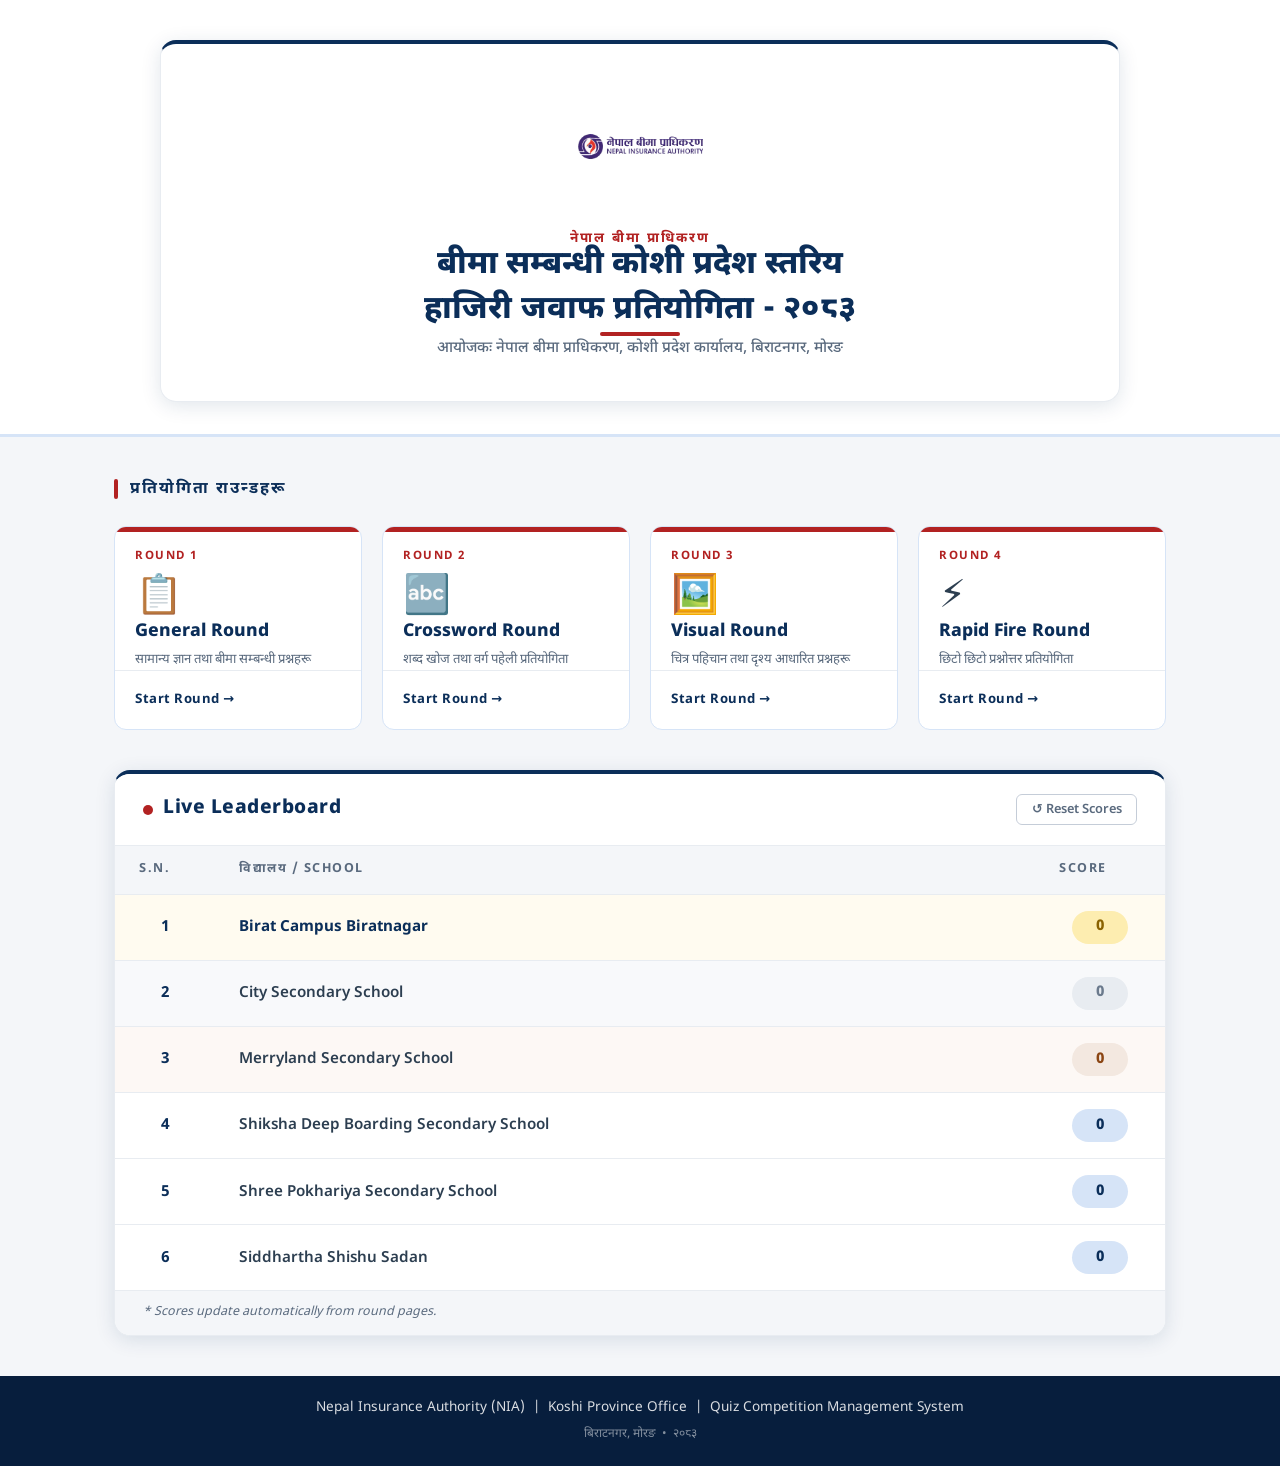
==== index.html @ 5c7cc675 "Initial commit: NIA Koshi Province Quiz Competition System" ====
<!DOCTYPE html>
<html lang="ne">
<head>
  <meta charset="UTF-8" />
  <meta name="viewport" content="width=device-width, initial-scale=1.0" />
  <title>बीमा सम्बन्धी कोशी प्रदेश स्तरिय हाजिरी जवाफ प्रतियोगिता - २०८३</title>
  <link rel="preconnect" href="https://fonts.googleapis.com">
  <link rel="preconnect" href="https://fonts.gstatic.com" crossorigin>
  <link href="https://fonts.googleapis.com/css2?family=Noto+Sans+Devanagari:wght@400;600;700;900&display=swap" rel="stylesheet">
  <link rel="stylesheet" href="css/dashboard.css" />
</head>
<body>

  <!-- ═══════════════════════════════════════════
       HEADER / HERO BANNER
  ═══════════════════════════════════════════ -->
  <header class="hero-banner">
    <div class="hero-inner">
      <div class="hero-logo-wrap">
        <img
          src="./nia.png"
          alt="Nepal Insurance Authority Logo"
          class="hero-logo"
          onerror="this.style.display='none'; document.getElementById('logo-fallback').style.display='flex';"
        />
        <div id="logo-fallback" class="logo-fallback" style="display:none;">
          <span>NIA</span>
        </div>
      </div>

      <div class="hero-text">
        <p class="hero-organizer-top">नेपाल बीमा प्राधिकरण</p>
        <h1 class="hero-title">बीमा सम्बन्धी कोशी प्रदेश स्तरिय<br />हाजिरी जवाफ प्रतियोगिता - २०८३</h1>
        <div class="hero-divider"></div>
        <p class="hero-organizer">
          आयोजकः नेपाल बीमा प्राधिकरण, कोशी प्रदेश कार्यालय, बिराटनगर, मोरङ
        </p>
      </div>
    </div>
  </header>

  <main class="main-content">

    <!-- ═══════════════════════════════════════════
         ROUND NAVIGATION
    ═══════════════════════════════════════════ -->
    <section class="section rounds-section">
      <h2 class="section-title">
        <span class="section-title-bar"></span>
        प्रतियोगिता राउन्डहरू
      </h2>

      <div class="rounds-grid">

        <a href="pages/general.html" class="round-card" aria-label="Round 1 – General Round">
          <div class="round-card-accent"></div>
          <div class="round-number">Round 1</div>
          <div class="round-icon">📋</div>
          <h3 class="round-name">General Round</h3>
          <p class="round-desc">सामान्य ज्ञान तथा बीमा सम्बन्धी प्रश्नहरू</p>
          <div class="round-footer">
            <span class="round-link">Start Round →</span>
          </div>
        </a>

        <a href="pages/crossword.html" class="round-card" aria-label="Round 2 – Crossword Round">
          <div class="round-card-accent"></div>
          <div class="round-number">Round 2</div>
          <div class="round-icon">🔤</div>
          <h3 class="round-name">Crossword Round</h3>
          <p class="round-desc">शब्द खोज तथा वर्ग पहेली प्रतियोगिता</p>
          <div class="round-footer">
            <span class="round-link">Start Round →</span>
          </div>
        </a>

        <a href="pages/visual.html" class="round-card" aria-label="Round 3 – Visual Round">
          <div class="round-card-accent"></div>
          <div class="round-number">Round 3</div>
          <div class="round-icon">🖼️</div>
          <h3 class="round-name">Visual Round</h3>
          <p class="round-desc">चित्र पहिचान तथा दृश्य आधारित प्रश्नहरू</p>
          <div class="round-footer">
            <span class="round-link">Start Round →</span>
          </div>
        </a>

        <a href="pages/rapidfire.html" class="round-card" aria-label="Round 4 – Rapid Fire Round">
          <div class="round-card-accent"></div>
          <div class="round-number">Round 4</div>
          <div class="round-icon">⚡</div>
          <h3 class="round-name">Rapid Fire Round</h3>
          <p class="round-desc">छिटो छिटो प्रश्नोत्तर प्रतियोगिता</p>
          <div class="round-footer">
            <span class="round-link">Start Round →</span>
          </div>
        </a>

      </div>
    </section>

    <!-- ═══════════════════════════════════════════
         LIVE LEADERBOARD
    ═══════════════════════════════════════════ -->
    <section class="section leaderboard-section">
      <div class="leaderboard-card">

        <div class="leaderboard-header">
          <div class="leaderboard-title-wrap">
            <span class="live-dot" title="Live"></span>
            <h2 class="leaderboard-title">Live Leaderboard</h2>
          </div>
          <button class="btn-reset" id="resetBtn" title="Reset all scores">
            ↺ Reset Scores
          </button>
        </div>

        <div class="table-wrap">
          <table class="leaderboard-table" id="leaderboardTable">
            <thead>
              <tr>
                <th class="col-rank">S.N.</th>
                <th class="col-school">विद्यालय / School</th>
                <th class="col-score">Score</th>
              </tr>
            </thead>
            <tbody id="leaderboardBody">
              <!-- Populated by JS -->
            </tbody>
          </table>
        </div>

        <p class="leaderboard-note">
          * Scores update automatically from round pages.
        </p>
      </div>
    </section>

  </main>

  <!-- ═══════════════════════════════════════════
       FOOTER
  ═══════════════════════════════════════════ -->
  <footer class="site-footer">
    <p>Nepal Insurance Authority (NIA) &nbsp;|&nbsp; Koshi Province Office &nbsp;|&nbsp; Quiz Competition Management System</p>
    <p class="footer-sub">बिराटनगर, मोरङ &nbsp;•&nbsp; २०८३</p>
  </footer>

  <script src="js/dashboard.js"></script>
</body>
</html>
---- css/dashboard.css ----
/* ══════════════════════════════════════════════
   DASHBOARD CSS
   Quiz Competition Management System – NIA Koshi
   ══════════════════════════════════════════════ */

/* ── Variables ── */
:root {
  --navy:        #0B2E59;
  --navy-dark:   #071e3d;
  --navy-light:  #d6e4f7;
  --crimson:     #B22222;
  --crimson-light: #f5dcdc;
  --white:       #ffffff;
  --gray-bg:     #f4f6f9;
  --gray-light:  #e8ecf1;
  --gray-mid:    #c5cdd8;
  --gray-text:   #5a6a7e;
  --text-dark:   #0d1b2a;
  --text-body:   #2c3e50;
  --gold:        #c8920a;
  --silver:      #6b7a8d;
  --bronze:      #8b4513;
  --shadow-sm:   0 2px 8px rgba(11, 46, 89, 0.08);
  --shadow-md:   0 4px 20px rgba(11, 46, 89, 0.12);
  --shadow-lg:   0 8px 40px rgba(11, 46, 89, 0.16);
  --radius-sm:   6px;
  --radius-md:   12px;
  --radius-lg:   16px;
  --font:        'Noto Sans Devanagari', 'Segoe UI', 'Arial Unicode MS', system-ui, sans-serif;
  --transition:  0.2s ease;
}

/* ── Reset ── */
*, *::before, *::after {
  box-sizing: border-box;
  margin: 0;
  padding: 0;
}

html {
  font-size: 16px;
  scroll-behavior: smooth;
}

body {
  font-family: var(--font);
  background-color: var(--gray-bg);
  color: var(--text-body);
  line-height: 1.6;
  min-height: 100vh;
  display: flex;
  flex-direction: column;
}

main.main-content {
  flex: 1;
}

a {
  text-decoration: none;
  color: inherit;
}

/* ══════════════════════════════════════════════
   HERO BANNER
   ══════════════════════════════════════════════ */
.hero-banner {
  background-color: var(--white);
  border-bottom: 3px solid var(--navy-light);
  padding: 2.5rem 1.5rem 2rem;
}

.hero-inner {
  max-width: 960px;
  margin: 0 auto;
  display: flex;
  flex-direction: column;
  align-items: center;
  text-align: center;
  gap: 1.25rem;

  background: var(--white);
  border: 1px solid var(--gray-light);
  border-top: 4px solid var(--navy);
  border-radius: var(--radius-lg);
  padding: 2.5rem 3rem;
  box-shadow: var(--shadow-md);
}

/* Logo */
.hero-logo-wrap {
  width: 125px;
  height: 125px;
  display: flex;
  align-items: center;
  justify-content: center;
}

.hero-logo {
  width: 125px;
  height: 125px;
  object-fit: contain;
}

.logo-fallback {
  width: 125px;
  height: 125px;
  background: var(--navy);
  border-radius: 50%;
  display: flex;
  align-items: center;
  justify-content: center;
  color: var(--white);
  font-size: 1.6rem;
  font-weight: 900;
  letter-spacing: 1px;
  box-shadow: var(--shadow-md);
}

/* Text */
.hero-organizer-top {
  font-size: 0.85rem;
  font-weight: 700;
  letter-spacing: 2px;
  text-transform: uppercase;
  color: var(--crimson);
  margin-bottom: -0.5rem;
}

.hero-title {
  font-size: clamp(1.35rem, 3vw, 2rem);
  font-weight: 800;
  color: var(--navy);
  line-height: 1.4;
  letter-spacing: 0.2px;
}

.hero-divider {
  width: 80px;
  height: 4px;
  background: var(--crimson);
  border-radius: 2px;
  margin: 0 auto;
}

.hero-organizer {
  font-size: 0.95rem;
  color: var(--gray-text);
  font-weight: 500;
}

/* ══════════════════════════════════════════════
   SECTIONS SHARED
   ══════════════════════════════════════════════ */
.section {
  max-width: 1100px;
  margin: 0 auto;
  padding: 2.5rem 1.5rem;
  width: 100%;
}

.section-title {
  display: flex;
  align-items: center;
  gap: 0.75rem;
  font-size: 1rem;
  font-weight: 700;
  text-transform: uppercase;
  letter-spacing: 2px;
  color: var(--navy);
  margin-bottom: 1.5rem;
}

.section-title-bar {
  display: inline-block;
  width: 4px;
  height: 20px;
  background: var(--crimson);
  border-radius: 2px;
  flex-shrink: 0;
}

/* ══════════════════════════════════════════════
   ROUNDS GRID
   ══════════════════════════════════════════════ */
.rounds-grid {
  display: grid;
  grid-template-columns: repeat(4, 1fr);
  gap: 1.25rem;
}

@media (max-width: 900px) {
  .rounds-grid { grid-template-columns: repeat(2, 1fr); }
}

@media (max-width: 520px) {
  .rounds-grid { grid-template-columns: 1fr; }
}

/* Round Card */
.round-card {
  background: var(--white);
  border: 1.5px solid var(--navy-light);
  border-radius: var(--radius-md);
  padding: 0;
  display: flex;
  flex-direction: column;
  overflow: hidden;
  transition: transform var(--transition), box-shadow var(--transition), border-color var(--transition);
  cursor: pointer;
  position: relative;
}

.round-card:hover {
  transform: translateY(-4px);
  box-shadow: var(--shadow-lg);
  border-color: var(--navy);
}

/* Red top accent bar */
.round-card-accent {
  height: 5px;
  background: var(--crimson);
  width: 100%;
  flex-shrink: 0;
}

.round-number {
  font-size: 0.72rem;
  font-weight: 700;
  text-transform: uppercase;
  letter-spacing: 1.5px;
  color: var(--crimson);
  padding: 1rem 1.25rem 0;
}

.round-icon {
  font-size: 2.4rem;
  padding: 0.75rem 1.25rem 0.25rem;
  line-height: 1;
}

.round-name {
  font-size: 1.1rem;
  font-weight: 800;
  color: var(--navy);
  padding: 0 1.25rem;
  line-height: 1.3;
}

.round-desc {
  font-size: 0.82rem;
  color: var(--gray-text);
  padding: 0.4rem 1.25rem 0;
  line-height: 1.5;
  flex: 1;
}

.round-footer {
  padding: 1rem 1.25rem;
  margin-top: auto;
  border-top: 1px solid var(--gray-light);
}

.round-link {
  font-size: 0.82rem;
  font-weight: 700;
  color: var(--navy);
  letter-spacing: 0.5px;
  transition: color var(--transition);
}

.round-card:hover .round-link {
  color: var(--crimson);
}

/* ══════════════════════════════════════════════
   LEADERBOARD SECTION
   ══════════════════════════════════════════════ */
.leaderboard-section {
  padding-top: 0;
}

.leaderboard-card {
  background: var(--white);
  border: 1px solid var(--gray-light);
  border-top: 4px solid var(--navy);
  border-radius: var(--radius-lg);
  box-shadow: var(--shadow-md);
  overflow: hidden;
}

/* Header */
.leaderboard-header {
  display: flex;
  align-items: center;
  justify-content: space-between;
  padding: 1.25rem 1.75rem;
  border-bottom: 1px solid var(--gray-light);
  background: var(--white);
  flex-wrap: wrap;
  gap: 0.75rem;
}

.leaderboard-title-wrap {
  display: flex;
  align-items: center;
  gap: 0.65rem;
}

/* Pulsing live dot */
.live-dot {
  width: 10px;
  height: 10px;
  background: var(--crimson);
  border-radius: 50%;
  flex-shrink: 0;
  animation: livePulse 2s ease-in-out infinite;
}

@keyframes livePulse {
  0%, 100% { opacity: 1; transform: scale(1); }
  50%       { opacity: 0.5; transform: scale(0.8); }
}

.leaderboard-title {
  font-size: 1.2rem;
  font-weight: 800;
  color: var(--navy);
  letter-spacing: 0.5px;
}

.btn-reset {
  background: none;
  border: 1.5px solid var(--gray-mid);
  border-radius: var(--radius-sm);
  padding: 0.4rem 0.9rem;
  font-size: 0.8rem;
  font-weight: 600;
  color: var(--gray-text);
  cursor: pointer;
  transition: border-color var(--transition), color var(--transition);
  font-family: var(--font);
}

.btn-reset:hover {
  border-color: var(--crimson);
  color: var(--crimson);
}

/* Table */
.table-wrap {
  overflow-x: auto;
}

.leaderboard-table {
  width: 100%;
  border-collapse: collapse;
  font-size: 0.95rem;
}

.leaderboard-table thead {
  background: var(--gray-bg);
}

.leaderboard-table thead th {
  padding: 0.85rem 1.5rem;
  text-align: left;
  font-size: 0.78rem;
  font-weight: 700;
  text-transform: uppercase;
  letter-spacing: 1.5px;
  color: var(--gray-text);
  border-bottom: 1px solid var(--gray-light);
  white-space: nowrap;
}

.col-rank  { width: 100px; text-align: center; }
.col-score { width: 130px; text-align: center; }

.leaderboard-table tbody tr {
  border-bottom: 1px solid var(--gray-light);
  transition: background var(--transition);
}

.leaderboard-table tbody tr:last-child {
  border-bottom: none;
}

.leaderboard-table tbody tr:hover {
  background: var(--gray-bg);
}

/* Top-3 row highlights */
.leaderboard-table tbody tr.rank-1 {
  background: #fffbf0;
}
.leaderboard-table tbody tr.rank-1:hover { background: #fff7e0; }

.leaderboard-table tbody tr.rank-2 {
  background: #f8f9fb;
}

.leaderboard-table tbody tr.rank-3 {
  background: #fdf8f5;
}

.leaderboard-table tbody td {
  padding: 1rem 1.5rem;
  color: var(--text-body);
  vertical-align: middle;
}

/* Rank badge cell */
.rank-cell {
  text-align: center;
}

.rank-badge {
  display: inline-flex;
  align-items: center;
  justify-content: center;
  font-size: 1.3rem;
  width: 36px;
  height: 36px;
}

.rank-number {
  font-size: 0.95rem;
  font-weight: 700;
  color: var(--navy);
}

/* School cell */
.school-cell {
  font-weight: 600;
  color: var(--text-dark);
}

.rank-1 .school-cell { color: var(--navy); font-weight: 700; }

/* Score cell */
.score-cell {
  text-align: center;
}

.score-pill {
  display: inline-block;
  padding: 0.3rem 0.9rem;
  border-radius: 999px;
  font-size: 0.92rem;
  font-weight: 800;
  background: var(--navy-light);
  color: var(--navy);
  min-width: 56px;
  text-align: center;
}

.rank-1 .score-pill {
  background: #fdedb0;
  color: #8a6200;
}

.rank-2 .score-pill {
  background: #e8ecf1;
  color: var(--silver);
}

.rank-3 .score-pill {
  background: #f3e8e0;
  color: var(--bronze);
}

/* Note */
.leaderboard-note {
  padding: 0.75rem 1.75rem;
  font-size: 0.78rem;
  color: var(--gray-text);
  border-top: 1px solid var(--gray-light);
  background: var(--gray-bg);
  font-style: italic;
}

/* ══════════════════════════════════════════════
   FOOTER
   ══════════════════════════════════════════════ */
.site-footer {
  background: var(--navy-dark);
  color: rgba(255,255,255,0.85);
  text-align: center;
  padding: 1.25rem 1.5rem;
  font-size: 0.85rem;
  line-height: 1.8;
  margin-top: auto;
}

.footer-sub {
  font-size: 0.75rem;
  color: rgba(255,255,255,0.5);
  margin-top: 0.2rem;
}

/* ══════════════════════════════════════════════
   RESPONSIVE TWEAKS
   ══════════════════════════════════════════════ */
@media (max-width: 768px) {
  .hero-inner {
    padding: 1.75rem 1.25rem;
  }

  .hero-title {
    font-size: 1.2rem;
  }

  .leaderboard-table thead th,
  .leaderboard-table tbody td {
    padding: 0.75rem 1rem;
  }

  .col-rank  { width: 70px; }
  .col-score { width: 90px; }
}

@media (max-width: 400px) {
  .hero-logo-wrap { width: 97px; height: 97px; }
  .hero-logo, .logo-fallback { width: 97px; height: 97px; }
}
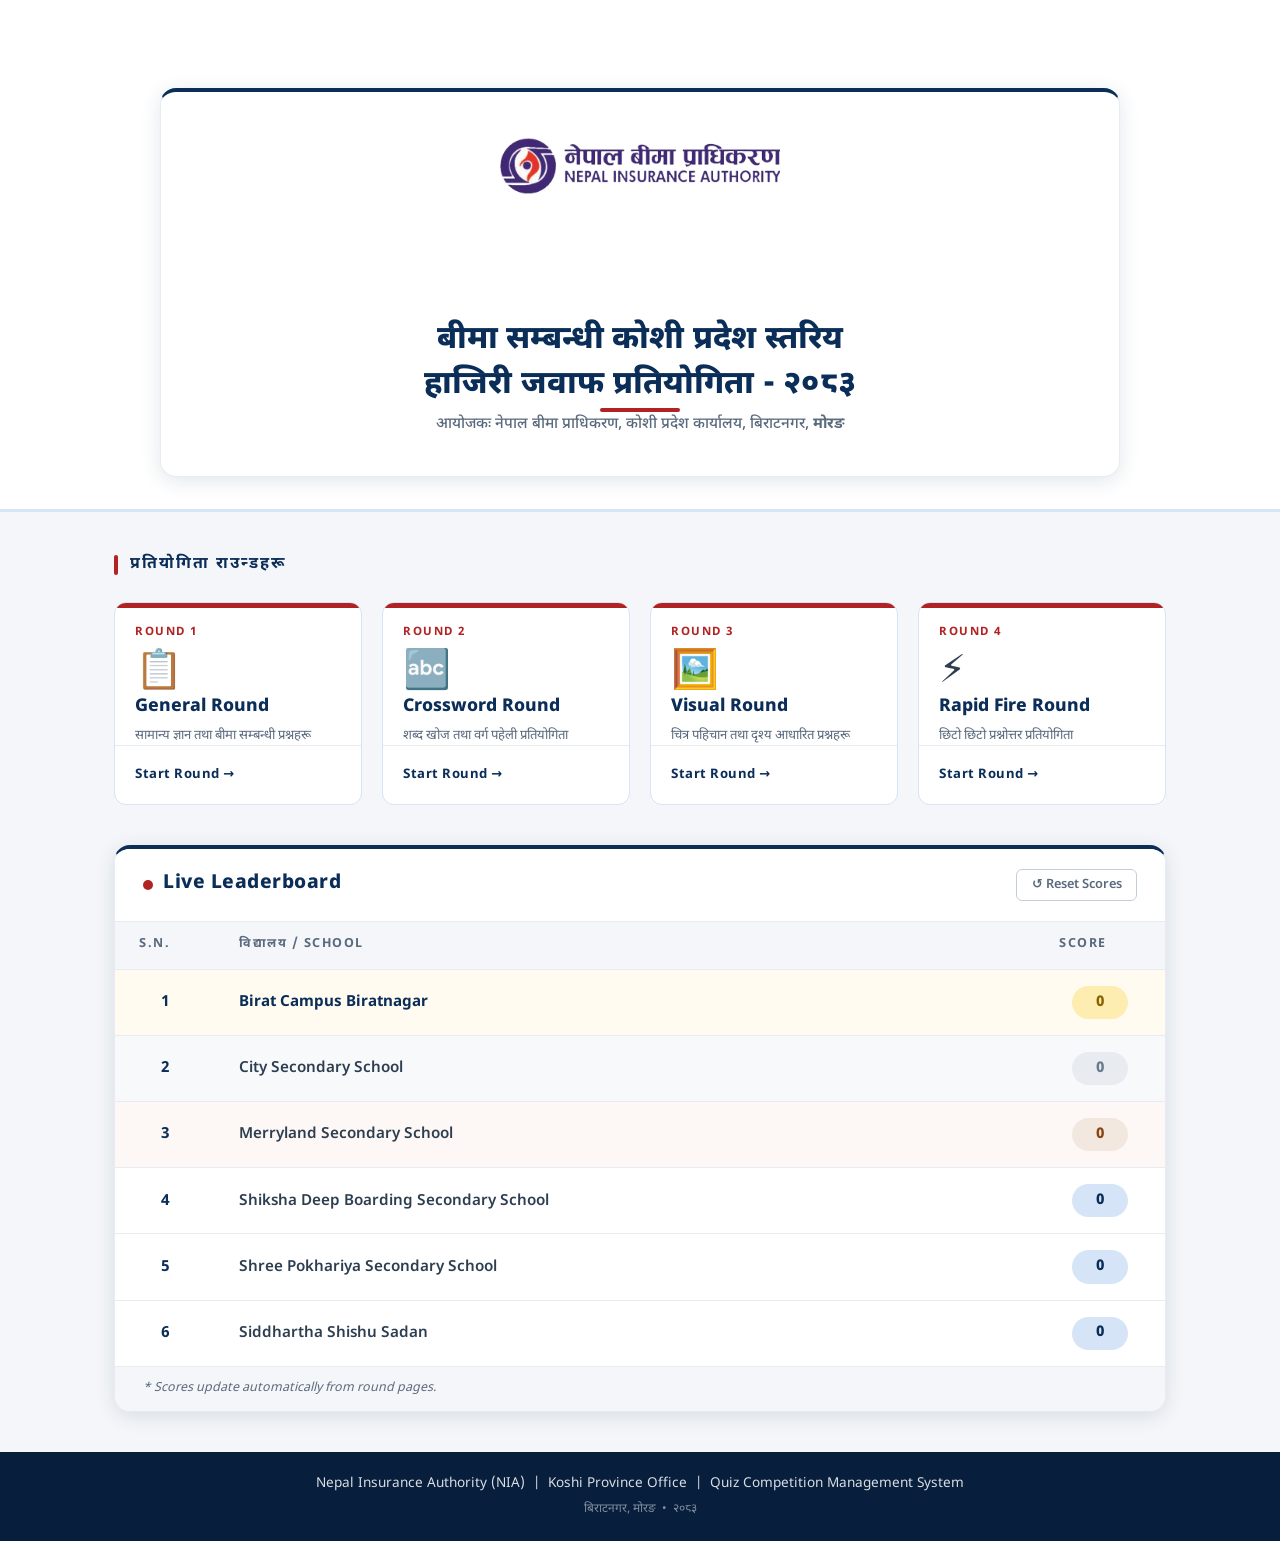
==== commit 6afbc9dd: "Add crossword/answerkey images, rapidfire page, and remaining changes" ====
--- a/index.html
+++ b/index.html
@@ -4,6 +4,7 @@
   <meta charset="UTF-8" />
   <meta name="viewport" content="width=device-width, initial-scale=1.0" />
   <title>बीमा सम्बन्धी कोशी प्रदेश स्तरिय हाजिरी जवाफ प्रतियोगिता - २०८३</title>
+  <link rel="icon" type="image/png" href="./nia.png" />
   <link rel="preconnect" href="https://fonts.googleapis.com">
   <link rel="preconnect" href="https://fonts.gstatic.com" crossorigin>
   <link href="https://fonts.googleapis.com/css2?family=Noto+Sans+Devanagari:wght@400;600;700;900&display=swap" rel="stylesheet">
@@ -29,11 +30,11 @@
       </div>
 
       <div class="hero-text">
-        <p class="hero-organizer-top">नेपाल बीमा प्राधिकरण</p>
+       
         <h1 class="hero-title">बीमा सम्बन्धी कोशी प्रदेश स्तरिय<br />हाजिरी जवाफ प्रतियोगिता - २०८३</h1>
         <div class="hero-divider"></div>
         <p class="hero-organizer">
-          आयोजकः नेपाल बीमा प्राधिकरण, कोशी प्रदेश कार्यालय, बिराटनगर, मोरङ
+          आयोजकः नेपाल बीमा प्राधिकरण, कोशी प्रदेश कार्यालय, बिराटनगर, <b>मोरङ</b>
         </p>
       </div>
     </div>
@@ -52,7 +53,7 @@
 
       <div class="rounds-grid">
 
-        <a href="pages/general.html" class="round-card" aria-label="Round 1 – General Round">
+        <a href="pages/round1.html" class="round-card" aria-label="Round 1 – General Round">
           <div class="round-card-accent"></div>
           <div class="round-number">Round 1</div>
           <div class="round-icon">📋</div>
--- a/css/dashboard.css
+++ b/css/dashboard.css
@@ -67,7 +67,7 @@
 .hero-banner {
   background-color: var(--white);
   border-bottom: 3px solid var(--navy-light);
-  padding: 2.5rem 1.5rem 2rem;
+  padding: 5.5rem 1.5rem 2rem;
 }
 
 .hero-inner {
@@ -83,28 +83,30 @@
   border: 1px solid var(--gray-light);
   border-top: 4px solid var(--navy);
   border-radius: var(--radius-lg);
-  padding: 2.5rem 3rem;
+  padding: 1.5rem 3rem 2.5rem;
   box-shadow: var(--shadow-md);
 }
 
 /* Logo */
 .hero-logo-wrap {
-  width: 125px;
-  height: 125px;
+  width: 280px;
+  height: 280px;
   display: flex;
   align-items: center;
   justify-content: center;
+  margin-top: -90px;
+  margin-bottom: -0.5rem;
 }
 
 .hero-logo {
-  width: 125px;
-  height: 125px;
+  width: 280px;
+  height: 280px;
   object-fit: contain;
 }
 
 .logo-fallback {
-  width: 125px;
-  height: 125px;
+  width: 280px;
+  height: 280px;
   background: var(--navy);
   border-radius: 50%;
   display: flex;
@@ -522,6 +524,6 @@
 }
 
 @media (max-width: 400px) {
-  .hero-logo-wrap { width: 97px; height: 97px; }
-  .hero-logo, .logo-fallback { width: 97px; height: 97px; }
-}
+  .hero-logo-wrap { width: 180px; height: 180px; margin-top: -50px; }
+  .hero-logo, .logo-fallback { width: 180px; height: 180px; }
+}
